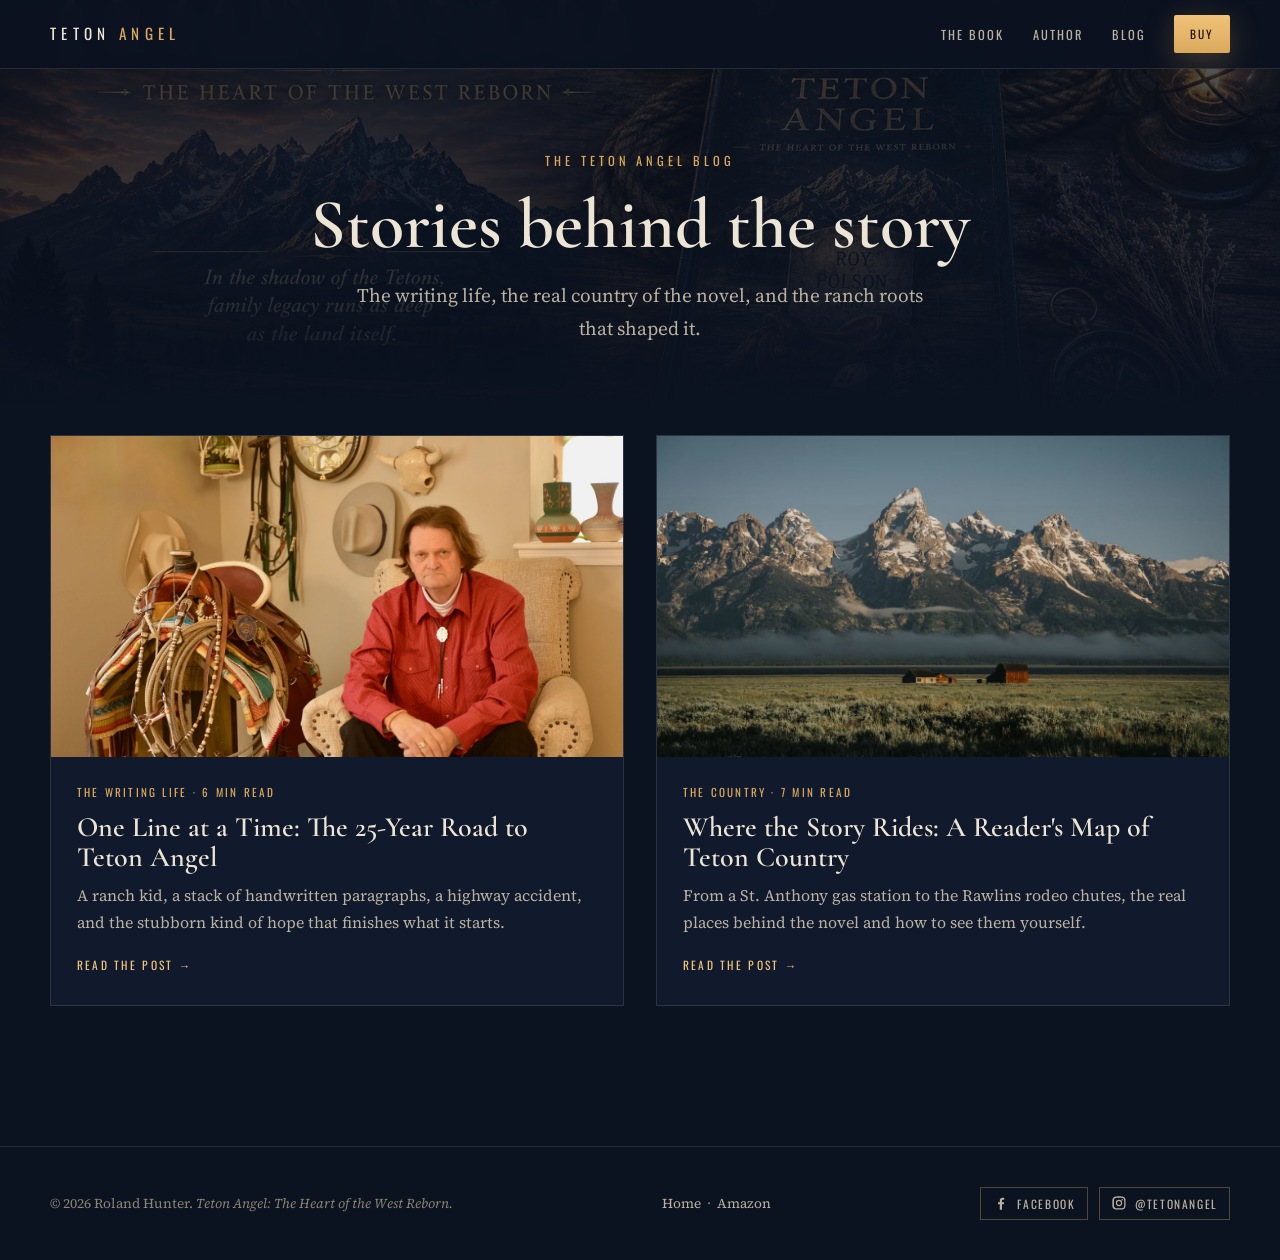
==== blog/index.html @ a9691736 "Add SEO meta tags, structured data, sitemap and social links Each page gets a canonical URL, keyword" ====
<!doctype html>
<html lang="en">
<head>
<meta charset="utf-8">
<meta name="viewport" content="width=device-width, initial-scale=1">
<title>Teton Angel Blog | Stories Behind the Novel by Roland Hunter</title>
<meta name="description" content="The Teton Angel blog: the writing life of author Roland Hunter, the real Teton country of the novel, and the ranch roots behind this Christian family mystery.">
<meta name="keywords" content="Teton Angel, Roland Hunter, Christian fiction, Christian family mystery novel, small town secrets, western family saga, ranch life novel, Grand Teton novel, Jackson Hole fiction, Idaho fiction, faith based fiction, clean Christian drama, adoption family secret story, Christian mystery and suspense">
<meta name="author" content="Roland Hunter">
<meta name="robots" content="index, follow, max-image-preview:large">
<meta name="theme-color" content="#0b1220">
<link rel="canonical" href="https://drthunter.github.io/teton-angel/blog/">
<meta property="og:site_name" content="Teton Angel">
<meta property="og:locale" content="en_US">
<meta property="og:type" content="website">
<meta property="og:title" content="Teton Angel Blog | Stories Behind the Novel by Roland Hunter">
<meta property="og:description" content="The Teton Angel blog: the writing life of author Roland Hunter, the real Teton country of the novel, and the ranch roots behind this Christian family mystery.">
<meta property="og:url" content="https://drthunter.github.io/teton-angel/blog/">
<meta property="og:image" content="https://drthunter.github.io/teton-angel/assets/img/og-blog.jpg">
<meta property="og:image:width" content="1200">
<meta property="og:image:height" content="630">
<meta property="og:image:alt" content="Teton Angel hardcover with a cowboy hat, rope, lantern and compass">
<meta name="twitter:card" content="summary_large_image">
<meta name="twitter:title" content="Teton Angel Blog | Stories Behind the Novel by Roland Hunter">
<meta name="twitter:description" content="The Teton Angel blog: the writing life of author Roland Hunter, the real Teton country of the novel, and the ranch roots behind this Christian family mystery.">
<meta name="twitter:image" content="https://drthunter.github.io/teton-angel/assets/img/og-blog.jpg">
<meta name="twitter:image:alt" content="Teton Angel hardcover with a cowboy hat, rope, lantern and compass">
<link rel="icon" type="image/png" href="../assets/img/icon.png">
<link rel="apple-touch-icon" href="../assets/img/icon.png">
<link rel="sitemap" type="application/xml" href="https://drthunter.github.io/teton-angel/sitemap.xml">
<script type="application/ld+json">
{
 "@context": "https://schema.org",
 "@graph": [
  {
   "@type": "WebSite",
   "@id": "https://drthunter.github.io/teton-angel/#website",
   "url": "https://drthunter.github.io/teton-angel/",
   "name": "Teton Angel",
   "inLanguage": "en",
   "about": {
    "@id": "https://drthunter.github.io/teton-angel/#book"
   },
   "publisher": {
    "@id": "https://drthunter.github.io/teton-angel/#roland-hunter"
   }
  },
  {
   "@type": "Person",
   "@id": "https://drthunter.github.io/teton-angel/#roland-hunter",
   "name": "Roland Hunter",
   "url": "https://drthunter.github.io/teton-angel/#author",
   "image": "https://drthunter.github.io/teton-angel/assets/img/roland-hunter.jpg",
   "sameAs": [
    "https://www.facebook.com/profile.php?id=61595544849953",
    "https://www.instagram.com/tetonangel/"
   ],
   "description": "Ranch-raised author of the Christian family mystery Teton Angel: The Heart of the West Reborn."
  },
  {
   "@type": "Blog",
   "@id": "https://drthunter.github.io/teton-angel/blog/#blog",
   "url": "https://drthunter.github.io/teton-angel/blog/",
   "name": "The Teton Angel Blog",
   "inLanguage": "en",
   "author": {
    "@id": "https://drthunter.github.io/teton-angel/#roland-hunter"
   },
   "about": {
    "@id": "https://drthunter.github.io/teton-angel/#book"
   },
   "blogPost": [
    {
     "@id": "https://drthunter.github.io/teton-angel/blog/one-line-at-a-time.html#post"
    },
    {
     "@id": "https://drthunter.github.io/teton-angel/blog/where-the-story-rides.html#post"
    }
   ]
  },
  {
   "@type": "BreadcrumbList",
   "itemListElement": [
    {
     "@type": "ListItem",
     "position": 1,
     "name": "Home",
     "item": "https://drthunter.github.io/teton-angel/"
    },
    {
     "@type": "ListItem",
     "position": 2,
     "name": "Blog",
     "item": "https://drthunter.github.io/teton-angel/blog/"
    }
   ]
  }
 ]
}
</script>
<link rel="preconnect" href="https://fonts.googleapis.com">
<link rel="preconnect" href="https://fonts.gstatic.com" crossorigin>
<link href="https://fonts.googleapis.com/css2?family=Cormorant+Garamond:ital,wght@0,500;0,600;1,500&family=Oswald:wght@400;500&family=Source+Serif+4:ital,opsz,wght@0,8..60,400;0,8..60,600;1,8..60,400&display=swap" rel="stylesheet">
<link rel="stylesheet" href="../assets/site.css">
</head>
<body>

<nav class="nav always" id="nav">
  <div class="wrap">
    <a class="brand" href="../">Teton <span>Angel</span></a>
    <ul>
      <li class="hide-sm"><a href="../#book">The Book</a></li>
      <li class="hide-sm"><a href="../#author">Author</a></li>
      <li><a href="./">Blog</a></li>
      <li><a class="btn btn-gold" href="https://www.amazon.com/dp/B0GWW3YM25" target="_blank" rel="noopener">Buy</a></li>
    </ul>
  </div>
</nav>

<header class="page-head" style="background:linear-gradient(rgba(11,18,32,.7),rgba(11,18,32,.85) 70%,var(--night)),url('../assets/img/banner-book.jpg') center/cover no-repeat">
  <div class="wrap">
    <p class="eyebrow">The Teton Angel Blog</p>
    <h1>Stories behind the story</h1>
    <p class="lede" style="max-width:36rem;margin:0 auto">The writing life, the real country of the novel, and the ranch roots that shaped it.</p>
  </div>
</header>

<section style="padding-top:20px">
  <div class="wrap">
    <div class="cards" style="margin-top:0">
      <a class="card reveal" href="one-line-at-a-time.html">
        <div class="thumb"><img src="../assets/img/roland-hunter-seated.jpg" alt="Roland Hunter seated among his saddles and tack"></div>
        <div class="body">
          <div class="meta">The Writing Life &middot; 6 min read</div>
          <h3>One Line at a Time: The 25-Year Road to Teton Angel</h3>
          <p>A ranch kid, a stack of handwritten paragraphs, a highway accident, and the stubborn kind of hope that finishes what it starts.</p>
          <div class="read">Read the post &rarr;</div>
        </div>
      </a>
      <a class="card reveal" href="where-the-story-rides.html">
        <div class="thumb"><img src="../assets/img/mormon-row.jpg" alt="The Grand Tetons at dawn with a barn in the sagebrush"></div>
        <div class="body">
          <div class="meta">The Country &middot; 7 min read</div>
          <h3>Where the Story Rides: A Reader's Map of Teton Country</h3>
          <p>From a St. Anthony gas station to the Rawlins rodeo chutes, the real places behind the novel and how to see them yourself.</p>
          <div class="read">Read the post &rarr;</div>
        </div>
      </a>
    </div>
  </div>
</section>

<footer>
  <div class="wrap">
    <div>&copy; <span id="yr">2026</span> Roland Hunter. <em>Teton Angel: The Heart of the West Reborn.</em></div>
    <div><a href="../">Home</a> &nbsp;&middot;&nbsp; <a href="https://www.amazon.com/dp/B0GWW3YM25" target="_blank" rel="noopener">Amazon</a></div>
    <div class="social"><a href="https://www.facebook.com/profile.php?id=61595544849953" target="_blank" rel="noopener me" aria-label="Teton Angel on Facebook"><svg viewBox="0 0 24 24" aria-hidden="true"><path fill="currentColor" d="M13.5 22v-8h2.7l.4-3.2h-3.1V8.8c0-.9.3-1.5 1.6-1.5h1.7V4.4c-.3 0-1.3-.1-2.5-.1-2.4 0-4.1 1.5-4.1 4.2v2.3H7.5V14h2.7v8h3.3z"/></svg><span>Facebook</span></a><a href="https://www.instagram.com/tetonangel/" target="_blank" rel="noopener me" aria-label="Teton Angel on Instagram (@tetonangel)"><svg viewBox="0 0 24 24" aria-hidden="true"><path fill="currentColor" d="M12 7.3A4.7 4.7 0 1 0 12 16.7 4.7 4.7 0 0 0 12 7.3zm0 7.7a3 3 0 1 1 0-6 3 3 0 0 1 0 6zm6-7.9a1.1 1.1 0 1 1-2.2 0 1.1 1.1 0 0 1 2.2 0zM21.9 8c-.1-1.6-.4-3-1.6-4.2S17.6 2.2 16 2.1C14.4 2 9.6 2 8 2.1 6.4 2.2 5 2.5 3.8 3.7S2.2 6.4 2.1 8C2 9.6 2 14.4 2.1 16c.1 1.6.4 3 1.6 4.2s2.6 1.5 4.2 1.6c1.6.1 6.4.1 8 0 1.6-.1 3-.4 4.2-1.6s1.5-2.6 1.6-4.2c.1-1.6.1-6.4 0-8zm-2.1 9.7a3.3 3.3 0 0 1-1.8 1.8c-1.3.5-4.3.4-5.7.4s-4.4.1-5.7-.4a3.3 3.3 0 0 1-1.8-1.8c-.5-1.3-.4-4.3-.4-5.7s-.1-4.4.4-5.7A3.3 3.3 0 0 1 6.3 4.5C7.6 4 10.6 4.1 12 4.1s4.4-.1 5.7.4a3.3 3.3 0 0 1 1.8 1.8c.5 1.3.4 4.3.4 5.7s.1 4.4-.4 5.7z"/></svg><span>@tetonangel</span></a></div>
  </div>
</footer>
<script src="../assets/site.js"></script>
</body>
</html>
---- assets/site.css ----
/* Teton Angel — site styles */
:root {
  --night: #0b1220;
  --night-2: #111a2c;
  --night-3: #18233a;
  --ink: #ece4d4;
  --ink-soft: #b9b1a1;
  --ink-faint: #8a8476;
  --gold: #d9a95b;
  --gold-hot: #f0c27a;
  --ember: #c4672f;
  --stone: #9aa3ad;
  --line: rgba(236, 228, 212, 0.12);
  --paper: #f4ecdc;
  --paper-ink: #2a2118;
  --display: "Cormorant Garamond", Georgia, serif;
  --body: "Source Serif 4", Georgia, serif;
  --label: "Oswald", "Arial Narrow", sans-serif;
  --wrap: 1180px;
}

* { box-sizing: border-box; }
html { scroll-behavior: smooth; }
body {
  margin: 0;
  background: var(--night);
  color: var(--ink);
  font-family: var(--body);
  font-size: 18px;
  line-height: 1.7;
  -webkit-font-smoothing: antialiased;
}
img { max-width: 100%; height: auto; display: block; }
a { color: var(--gold-hot); }
.wrap { width: min(var(--wrap), 100% - 32px); margin-inline: auto; }

/* ---------- type ---------- */
.eyebrow {
  font-family: var(--label);
  text-transform: uppercase;
  letter-spacing: 0.32em;
  font-size: 0.78rem;
  color: var(--gold);
  margin: 0 0 1rem;
}
h1, h2, h3 { font-family: var(--display); font-weight: 600; line-height: 1.08; margin: 0 0 1rem; }
h2 { font-size: clamp(2.1rem, 4.5vw, 3.4rem); }
h3 { font-size: 1.7rem; }
.lede { font-size: 1.2rem; color: var(--ink-soft); }

/* ---------- buttons ---------- */
.btn {
  display: inline-flex; align-items: center; gap: 0.6rem;
  font-family: var(--label); text-transform: uppercase; letter-spacing: 0.18em; font-size: 0.85rem;
  padding: 1rem 1.6rem; border-radius: 2px; text-decoration: none;
  transition: transform .2s ease, background .2s ease, box-shadow .2s ease;
}
.btn-gold { background: linear-gradient(180deg, var(--gold-hot), var(--gold)); color: #1b130a; box-shadow: 0 8px 30px rgba(217,169,91,.25); }
.btn-gold:hover { transform: translateY(-2px); box-shadow: 0 12px 40px rgba(217,169,91,.4); }
.btn-ghost { border: 1px solid rgba(236,228,212,.35); color: var(--ink); }
.btn-ghost:hover { border-color: var(--gold); color: var(--gold-hot); }

/* ---------- nav ---------- */
.nav {
  position: fixed; inset: 0 0 auto 0; z-index: 50;
  transition: background .3s ease, border-color .3s ease;
  border-bottom: 1px solid transparent;
}
.nav.solid, .nav.always { background: rgba(11,18,32,.92); backdrop-filter: blur(10px); border-color: var(--line); }
.nav .wrap { display: flex; align-items: center; justify-content: space-between; height: 68px; }
.brand { font-family: var(--label); letter-spacing: .35em; text-transform: uppercase; font-size: .95rem; color: var(--ink); text-decoration: none; }
.brand span { color: var(--gold); }
.nav ul { list-style: none; display: flex; gap: 1.8rem; margin: 0; padding: 0; align-items: center; }
.nav ul a { color: var(--ink-soft); text-decoration: none; font-family: var(--label); letter-spacing: .16em; text-transform: uppercase; font-size: .78rem; }
.nav ul a:hover { color: var(--gold-hot); }
.nav .btn { padding: .6rem 1rem; font-size: .72rem; }
.nav ul a.btn-gold, .nav ul a.btn-gold:hover { color: #1b130a; }
@media (max-width: 760px) { .nav ul li.hide-sm { display: none; } .nav ul { gap: 1rem; } .brand { letter-spacing: .22em; font-size: .85rem; } }

/* ---------- hero ---------- */
.hero {
  position: relative; min-height: 100svh; display: grid; align-items: center;
  background: url("img/hero-tetons.jpg") center 30% / cover no-repeat;
  overflow: hidden;
}
.hero::before {
  content: ""; position: absolute; inset: 0;
  background:
    radial-gradient(ellipse at 70% 20%, rgba(240,194,122,.10), transparent 55%),
    linear-gradient(180deg, rgba(11,18,32,.55) 0%, rgba(11,18,32,.35) 35%, rgba(11,18,32,.92) 82%, var(--night) 100%),
    linear-gradient(90deg, rgba(11,18,32,.85) 0%, rgba(11,18,32,.2) 60%);
}
.stars { position: absolute; inset: 0; pointer-events: none; }
.hero-grid { position: relative; display: grid; grid-template-columns: 1.2fr .8fr; gap: 4rem; align-items: center; padding: 120px 0 80px; }
.hero h1 {
  font-family: var(--label); font-weight: 500; text-transform: uppercase;
  font-size: clamp(3.4rem, 9vw, 7.2rem); letter-spacing: .08em; line-height: .95; margin-bottom: .6rem;
  text-shadow: 0 4px 40px rgba(0,0,0,.5);
}
.hero .subtitle { font-family: var(--display); font-style: italic; font-size: clamp(1.4rem, 2.6vw, 2rem); color: var(--gold-hot); margin: 0 0 1.6rem; }
.hero p.lede { max-width: 36rem; color: #d8d0c0; }
.hero .actions { display: flex; flex-wrap: wrap; gap: 1rem; margin-top: 2rem; }
.hero .by { margin-top: 2.2rem; font-family: var(--label); letter-spacing: .3em; text-transform: uppercase; font-size: .8rem; color: var(--ink-soft); }
.hero .by strong { color: var(--ink); font-weight: 500; }

.book3d { perspective: 1400px; justify-self: center; }
.book3d .cover {
  width: min(340px, 70vw); aspect-ratio: 2/3; border-radius: 2px 6px 6px 2px; overflow: hidden;
  transform: rotateY(-18deg) rotateX(4deg); transform-style: preserve-3d;
  box-shadow: -2px 0 0 rgba(255,255,255,.08) inset, 30px 40px 80px rgba(0,0,0,.65), 0 0 120px rgba(240,194,122,.15);
  transition: transform .8s cubic-bezier(.2,.8,.2,1);
}
.book3d:hover .cover { transform: rotateY(-6deg) rotateX(2deg); }
.book3d .cover img { width: 100%; height: 100%; object-fit: cover; }
.glow { position: absolute; width: 10px; height: 10px; border-radius: 50%; background: var(--gold-hot); filter: blur(1px); box-shadow: 0 0 30px 10px rgba(240,194,122,.5); }

.scroll-cue { position: absolute; bottom: 28px; left: 50%; transform: translateX(-50%); font-family: var(--label); font-size: .7rem; letter-spacing: .3em; text-transform: uppercase; color: var(--ink-faint); text-decoration: none; }
.scroll-cue::after { content: ""; display: block; width: 1px; height: 40px; margin: 10px auto 0; background: linear-gradient(var(--gold), transparent); animation: drip 2.2s infinite; }
@keyframes drip { 0% { transform: scaleY(0); transform-origin: top; } 50% { transform: scaleY(1); transform-origin: top; } 51% { transform-origin: bottom; } 100% { transform: scaleY(0); transform-origin: bottom; } }

@media (max-width: 900px) {
  .hero-grid { grid-template-columns: 1fr; gap: 3rem; text-align: center; padding-top: 110px; }
  .hero p.lede { margin-inline: auto; }
  .hero .actions { justify-content: center; }
  .book3d { order: -1; }
  .book3d .cover { width: min(230px, 60vw); }
}

/* ---------- sections ---------- */
section { padding: clamp(80px, 11vw, 140px) 0; position: relative; }
.rule { width: 70px; height: 1px; background: var(--gold); margin: 0 0 1.6rem; border: 0; }
.center { text-align: center; }
.center .rule { margin-inline: auto; }

/* headstone */
.stone-section { background: radial-gradient(ellipse at center top, var(--night-3), var(--night) 70%); }
.stone {
  max-width: 760px; margin: 0 auto; text-align: center; padding: 3.5rem 2rem 3rem;
  background: linear-gradient(180deg, #5b636d, #3c434c 60%, #2d333a);
  border-radius: 46% 46% 6px 6px / 22% 22% 6px 6px;
  box-shadow: inset 0 2px 0 rgba(255,255,255,.15), inset 0 -20px 60px rgba(0,0,0,.4), 0 40px 80px rgba(0,0,0,.5);
  position: relative;
}
.stone::before { content: ""; position: absolute; inset: 0; border-radius: inherit; opacity: .25; mix-blend-mode: overlay;
  background-image: url("data:image/svg+xml,%3Csvg xmlns='http://www.w3.org/2000/svg' width='160' height='160'%3E%3Cfilter id='n'%3E%3CfeTurbulence type='fractalNoise' baseFrequency='.9' numOctaves='3'/%3E%3C/filter%3E%3Crect width='100%25' height='100%25' filter='url(%23n)'/%3E%3C/svg%3E"); }
.stone .label { font-family: var(--label); letter-spacing: .35em; font-size: .75rem; text-transform: uppercase; color: #cfd5db; opacity: .8; }
.stone .name { font-family: var(--display); font-size: clamp(2.6rem, 6vw, 4rem); letter-spacing: .12em; text-transform: uppercase; color: #e8ebee; margin: .6rem 0 .2rem;
  text-shadow: 0 -1px 0 rgba(0,0,0,.6), 0 1px 0 rgba(255,255,255,.25); }
.stone .son { font-family: var(--display); font-style: italic; font-size: 1.6rem; color: #d7dce1; margin-bottom: 1.8rem; }
.stone p { color: #e3e6ea; max-width: 34rem; margin: 0 auto 1rem; font-size: 1.05rem; }
.stone .inscription { margin-top: 2rem; font-family: var(--label); letter-spacing: .5em; text-transform: uppercase; color: var(--gold-hot); font-size: 1.1rem;
  text-shadow: 0 0 18px rgba(240,194,122,.55); }

/* about the book */
.split { display: grid; grid-template-columns: 1fr 1fr; gap: clamp(2rem, 6vw, 5rem); align-items: center; }
.split.flip > :first-child { order: 2; }
.frame { position: relative; }
.frame img { border-radius: 4px; box-shadow: 0 30px 70px rgba(0,0,0,.55); }
.frame::after { content: ""; position: absolute; inset: -14px 14px 14px -14px; border: 1px solid rgba(217,169,91,.35); border-radius: 4px; z-index: -1; }
.pillars { display: flex; flex-wrap: wrap; gap: .7rem; margin: 1.8rem 0 0; padding: 0; list-style: none; }
.pillars li { font-family: var(--label); text-transform: uppercase; letter-spacing: .22em; font-size: .75rem; padding: .55rem 1rem; border: 1px solid rgba(217,169,91,.4); color: var(--gold-hot); }
.hold { font-family: var(--display); font-style: italic; font-size: 1.6rem; color: var(--gold-hot); margin-top: 1.5rem; }
@media (max-width: 860px) { .split { grid-template-columns: 1fr; } .split.flip > :first-child { order: 0; } }

/* excerpt */
.excerpt-section { background: var(--paper); color: var(--paper-ink); }
.excerpt-section .eyebrow { color: #8a5a22; }
.excerpt { max-width: 720px; margin: 0 auto; }
.excerpt .chapter-no { font-family: var(--display); font-size: 5rem; line-height: 1; color: #b8833d; text-align: center; margin-bottom: 1rem; }
.excerpt p { font-size: 1.12rem; margin: 0 0 1.1rem; text-indent: 1.6em; }
.excerpt p:first-of-type { text-indent: 0; }
.excerpt p:first-of-type::first-letter { font-family: var(--display); float: left; font-size: 4.2rem; line-height: .8; padding: .35rem .5rem 0 0; color: #8a5a22; }
.excerpt .fade { position: relative; }
.excerpt .fade::after { content: ""; position: absolute; left: 0; right: 0; bottom: 0; height: 140px; background: linear-gradient(transparent, var(--paper)); }
.excerpt .more { text-align: center; margin-top: 1.5rem; }
.excerpt .more .btn-ghost { color: var(--paper-ink); border-color: rgba(42,33,24,.35); }
.excerpt .more .btn-ghost:hover { color: #8a5a22; border-color: #8a5a22; }

/* places */
.places-section { background: linear-gradient(180deg, var(--night), var(--night-2)); }
.places { display: grid; grid-template-columns: repeat(4, 1fr); gap: 1px; background: var(--line); border: 1px solid var(--line); margin-top: 3rem; }
.place { background: var(--night-2); padding: 1.8rem 1.5rem; transition: background .3s; }
.place:hover { background: var(--night-3); }
.place .st { font-family: var(--label); letter-spacing: .25em; font-size: .7rem; color: var(--gold); text-transform: uppercase; }
.place h3 { font-size: 1.5rem; margin: .4rem 0 .5rem; }
.place p { margin: 0; color: var(--ink-soft); font-size: .98rem; line-height: 1.6; }
@media (max-width: 900px) { .places { grid-template-columns: repeat(2, 1fr); } }
@media (max-width: 520px) { .places { grid-template-columns: 1fr; } }

/* panorama */
.panorama { aspect-ratio: 1774 / 679; max-height: 620px; width: 100%; background: url("img/flatlay-panorama.jpg") center / cover no-repeat; position: relative; padding: 0; }
.panorama::before { content: ""; position: absolute; inset: 0; background: linear-gradient(var(--night-2), transparent 25%, transparent 75%, var(--night)); }
.panorama blockquote { position: absolute; inset: auto 0 12% 0; margin: 0; text-align: center; font-family: var(--display); font-style: italic; font-size: clamp(1.3rem, 3vw, 2.1rem); color: #fff; text-shadow: 0 2px 20px rgba(0,0,0,.8); padding: 0 16px; }
@media (max-width: 700px) { .panorama { aspect-ratio: 4 / 3; } }

/* gallery: natural aspect ratios, nothing cropped or stretched */
.gallery-section { background: var(--night); }
.gallery { columns: 3 300px; column-gap: 1.2rem; margin-top: 3rem; }
.gallery figure { break-inside: avoid; margin: 0 0 1.2rem; background: var(--night-2); border: 1px solid var(--line); }
.gallery a { display: block; overflow: hidden; cursor: zoom-in; }
.gallery img { width: 100%; transition: transform .8s ease; }
.gallery a:hover img { transform: scale(1.03); }
.gallery figcaption { font-family: var(--label); letter-spacing: .18em; text-transform: uppercase; font-size: .7rem; color: var(--ink-soft); padding: .8rem 1rem; }
.lightbox { position: fixed; inset: 0; z-index: 100; background: rgba(5,8,14,.94); display: grid; place-items: center; padding: 56px 16px 24px; }
.lightbox[hidden] { display: none; }
.lightbox img { max-width: 100%; max-height: calc(100svh - 120px); width: auto; height: auto; object-fit: contain; box-shadow: 0 30px 80px rgba(0,0,0,.7); }
.lightbox .lb-cap { margin: .8rem 0 0; font-family: var(--label); letter-spacing: .2em; text-transform: uppercase; font-size: .75rem; color: var(--ink-soft); text-align: center; }
.lb-close { position: absolute; top: 10px; right: 16px; background: none; border: 0; color: var(--ink); font-size: 2.4rem; cursor: pointer; line-height: 1; }

/* headstone section sits over the angel headstone photo */
.stone-section { background: linear-gradient(rgba(11,18,32,.82), rgba(11,18,32,.9) 60%, var(--night)), url("img/angel-headstone.jpg") center / cover no-repeat; }

/* author */
.author-photo { max-width: 440px; justify-self: center; }
.signature { width: 230px; margin-top: 1.4rem; opacity: .95; }
.facts { display: grid; grid-template-columns: repeat(3, 1fr); gap: 1rem; margin-top: 2rem; }
.fact { border-top: 1px solid rgba(217,169,91,.4); padding-top: .8rem; }
.fact b { display: block; font-family: var(--display); font-size: 2.2rem; color: var(--gold-hot); line-height: 1; font-weight: 600; }
.fact span { font-size: .85rem; color: var(--ink-soft); line-height: 1.4; display: block; margin-top: .3rem; }
@media (max-width: 520px) { .facts { grid-template-columns: 1fr; } }

/* blog cards */
.cards { display: grid; grid-template-columns: repeat(2, 1fr); gap: 2rem; margin-top: 3rem; }
.card { background: var(--night-2); border: 1px solid var(--line); text-decoration: none; color: inherit; display: flex; flex-direction: column; transition: transform .3s, border-color .3s; overflow: hidden; }
.card:hover { transform: translateY(-4px); border-color: rgba(217,169,91,.45); }
.card .thumb { aspect-ratio: 16/9; overflow: hidden; }
.card .thumb img { width: 100%; height: 100%; object-fit: cover; transition: transform .8s; }
.card:hover .thumb img { transform: scale(1.04); }
.card .body { padding: 1.6rem 1.6rem 1.9rem; }
.card .meta { font-family: var(--label); letter-spacing: .2em; text-transform: uppercase; font-size: .7rem; color: var(--gold); }
.card h3 { margin: .6rem 0 .6rem; font-size: 1.75rem; }
.card p { margin: 0; color: var(--ink-soft); font-size: 1rem; }
.card .read { margin-top: 1.2rem; font-family: var(--label); letter-spacing: .2em; text-transform: uppercase; font-size: .72rem; color: var(--gold-hot); }
@media (max-width: 760px) { .cards { grid-template-columns: 1fr; } }

/* final cta */
.cta { background: url("img/headstone.jpg") center 40% / cover no-repeat; text-align: center; }
.cta::before { content: ""; position: absolute; inset: 0; background: linear-gradient(var(--night) 0%, rgba(11,18,32,.72) 30%, rgba(11,18,32,.88) 100%); }
.cta .wrap { position: relative; }
.cta h2 { font-size: clamp(2.4rem, 6vw, 4.4rem); }
.cta p { max-width: 38rem; margin: 0 auto 2rem; color: #ddd5c4; }

/* footer */
footer { border-top: 1px solid var(--line); padding: 2.5rem 0; color: var(--ink-faint); font-size: .85rem; }
footer .wrap { display: flex; flex-wrap: wrap; gap: 1rem; justify-content: space-between; align-items: center; }
footer a { color: var(--ink-soft); text-decoration: none; }
footer a:hover { color: var(--gold-hot); }

/* reveal on scroll */
.reveal { opacity: 0; transform: translateY(24px); transition: opacity .9s ease, transform .9s ease; }
.reveal.in { opacity: 1; transform: none; }
@media (prefers-reduced-motion: reduce) { .reveal { opacity: 1; transform: none; transition: none; } html { scroll-behavior: auto; } }

/* ---------- blog pages ---------- */
.page-head { padding: 150px 0 70px; background: radial-gradient(ellipse at top, var(--night-3), var(--night) 70%); text-align: center; }
.page-head h1 { font-size: clamp(2.6rem, 6vw, 4.4rem); }
.post-hero { position: relative; padding: 0; min-height: 70svh; display: grid; align-items: end; background-size: cover; background-position: center; }
.post-hero::before { content: ""; position: absolute; inset: 0; background: linear-gradient(rgba(11,18,32,.35), rgba(11,18,32,.55) 50%, var(--night)); }
.post-hero .wrap { position: relative; padding: 140px 0 60px; max-width: 820px; }
.post-hero h1 { font-size: clamp(2.4rem, 5.5vw, 4.2rem); text-shadow: 0 2px 30px rgba(0,0,0,.5); }
.post-hero .meta { font-family: var(--label); letter-spacing: .22em; text-transform: uppercase; font-size: .75rem; color: var(--ink-soft); }
article.post { padding: 40px 0 100px; }
article.post .wrap { max-width: 720px; }
article.post p { margin: 0 0 1.4rem; font-size: 1.12rem; color: #ddd6c7; }
article.post h2 { font-size: 2.1rem; margin: 3rem 0 1rem; }
article.post h3 { font-size: 1.5rem; margin: 2.2rem 0 .6rem; color: var(--gold-hot); }
article.post blockquote { margin: 2.4rem 0; padding: .4rem 0 .4rem 1.6rem; border-left: 2px solid var(--gold); font-family: var(--display); font-style: italic; font-size: 1.55rem; line-height: 1.4; color: var(--ink); }
article.post figure { margin: 2.6rem 0; }
article.post figure img { border-radius: 3px; }
article.post figcaption { font-size: .85rem; color: var(--ink-faint); margin-top: .6rem; text-align: center; }
article.post ul { padding-left: 1.2rem; color: #ddd6c7; }
article.post li { margin-bottom: .6rem; }
.post-cta { margin-top: 3.5rem; padding: 2rem; border: 1px solid rgba(217,169,91,.35); display: grid; grid-template-columns: 110px 1fr; gap: 1.6rem; align-items: center; background: var(--night-2); }
.post-cta img { box-shadow: 0 10px 30px rgba(0,0,0,.5); }
.post-cta h3 { margin: 0 0 .4rem !important; color: var(--ink) !important; }
.post-cta p { margin: 0 0 1rem !important; font-size: 1rem !important; }
@media (max-width: 520px) { .post-cta { grid-template-columns: 1fr; text-align: center; } .post-cta img { width: 110px; margin: 0 auto; } }
.back { display: inline-block; margin-bottom: 2rem; font-family: var(--label); letter-spacing: .2em; text-transform: uppercase; font-size: .72rem; color: var(--ink-soft); text-decoration: none; }
.back:hover { color: var(--gold-hot); }
.spoiler-note { font-size: .9rem !important; color: var(--ink-faint) !important; font-style: italic; }

/* social links */
.social { display: flex; flex-wrap: wrap; gap: .7rem; }
.social a { display: inline-flex; align-items: center; gap: .5rem; padding: .5rem .9rem; border: 1px solid rgba(217,169,91,.35); color: var(--ink-soft); text-decoration: none;
  font-family: var(--label); letter-spacing: .14em; text-transform: uppercase; font-size: .72rem; transition: color .2s, border-color .2s; }
.social a:hover { color: var(--gold-hot); border-color: var(--gold); }
.social svg { width: 16px; height: 16px; }
.follow { font-family: var(--label); letter-spacing: .25em; text-transform: uppercase; font-size: .72rem; color: var(--gold); margin: 1.6rem 0 .7rem; }
footer .social a { padding: .35rem .7rem; }
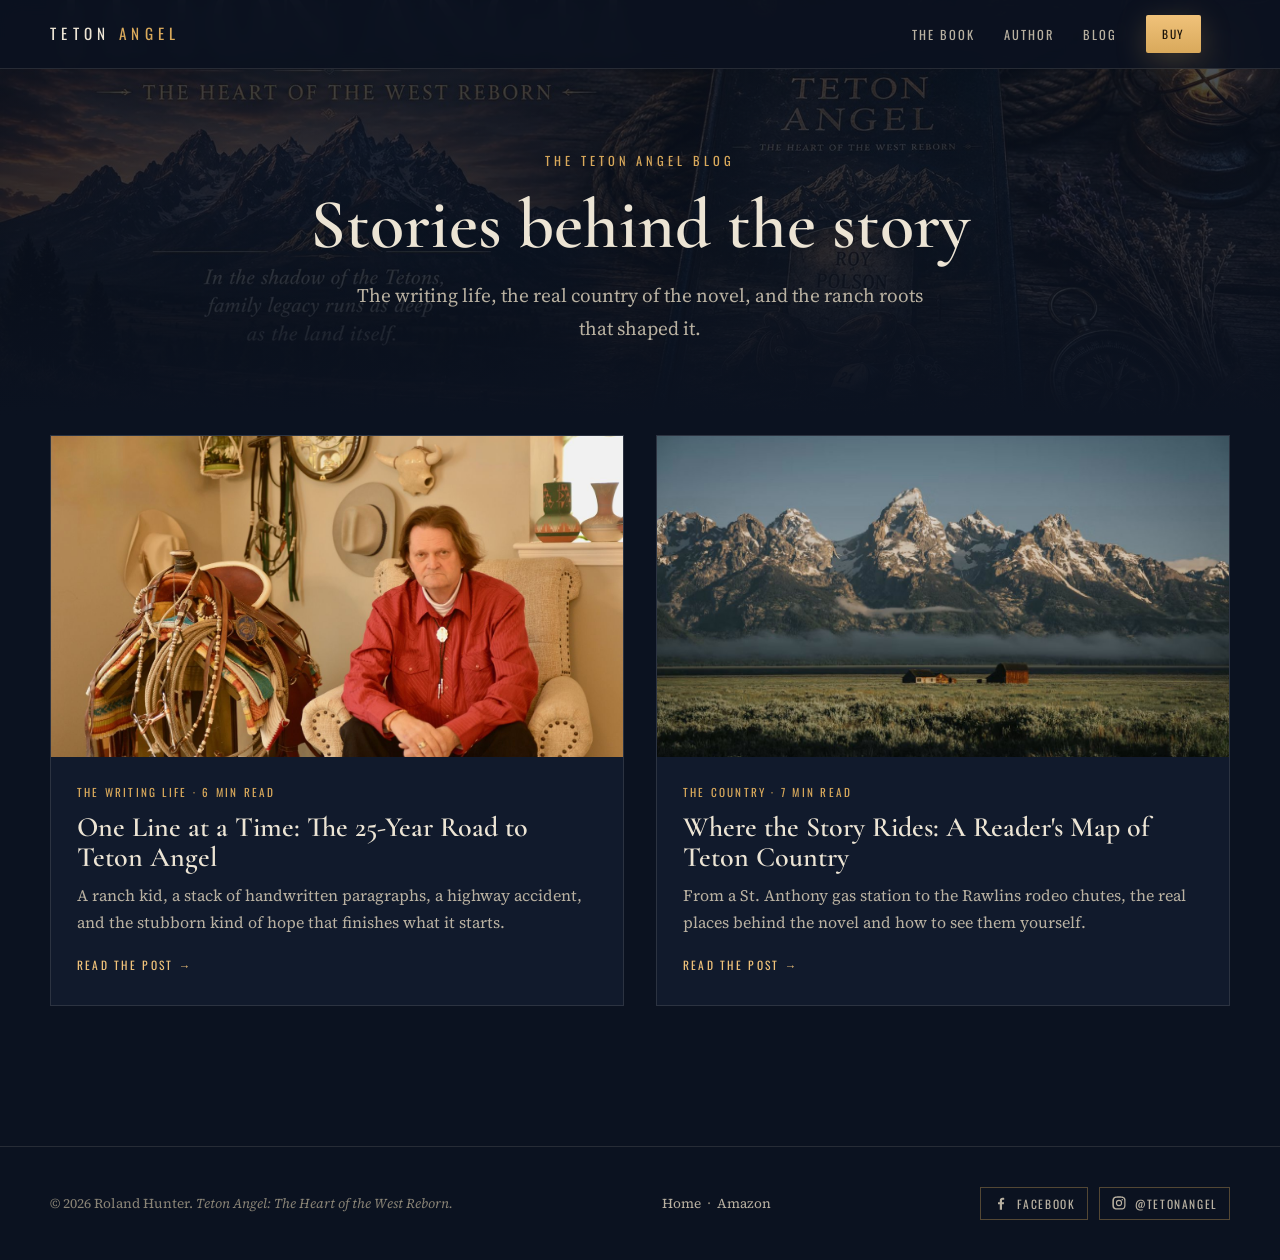
==== commit fd178d83: "Lighter gallery and hero, mobile menu, copy fix, web manifest - Gallery tiles load 640px thumbnails;" ====
--- a/blog/index.html
+++ b/blog/index.html
@@ -1,6 +1,14 @@
 <!doctype html>
 <html lang="en">
 <head>
+<!-- Google tag (gtag.js) -->
+<script async src="https://www.googletagmanager.com/gtag/js?id=G-FJXC0NQQK8"></script>
+<script>
+  window.dataLayer = window.dataLayer || [];
+  function gtag(){dataLayer.push(arguments);}
+  gtag('js', new Date());
+  gtag('config', 'G-FJXC0NQQK8');
+</script>
 <meta charset="utf-8">
 <meta name="viewport" content="width=device-width, initial-scale=1">
 <title>Teton Angel Blog | Stories Behind the Novel by Roland Hunter</title>
@@ -9,48 +17,49 @@
 <meta name="author" content="Roland Hunter">
 <meta name="robots" content="index, follow, max-image-preview:large">
 <meta name="theme-color" content="#0b1220">
-<link rel="canonical" href="https://drthunter.github.io/teton-angel/blog/">
+<link rel="canonical" href="https://tetonangel.com/blog/">
 <meta property="og:site_name" content="Teton Angel">
 <meta property="og:locale" content="en_US">
 <meta property="og:type" content="website">
 <meta property="og:title" content="Teton Angel Blog | Stories Behind the Novel by Roland Hunter">
 <meta property="og:description" content="The Teton Angel blog: the writing life of author Roland Hunter, the real Teton country of the novel, and the ranch roots behind this Christian family mystery.">
-<meta property="og:url" content="https://drthunter.github.io/teton-angel/blog/">
-<meta property="og:image" content="https://drthunter.github.io/teton-angel/assets/img/og-blog.jpg">
+<meta property="og:url" content="https://tetonangel.com/blog/">
+<meta property="og:image" content="https://tetonangel.com/assets/img/og-blog.jpg">
 <meta property="og:image:width" content="1200">
 <meta property="og:image:height" content="630">
 <meta property="og:image:alt" content="Teton Angel hardcover with a cowboy hat, rope, lantern and compass">
 <meta name="twitter:card" content="summary_large_image">
 <meta name="twitter:title" content="Teton Angel Blog | Stories Behind the Novel by Roland Hunter">
 <meta name="twitter:description" content="The Teton Angel blog: the writing life of author Roland Hunter, the real Teton country of the novel, and the ranch roots behind this Christian family mystery.">
-<meta name="twitter:image" content="https://drthunter.github.io/teton-angel/assets/img/og-blog.jpg">
+<meta name="twitter:image" content="https://tetonangel.com/assets/img/og-blog.jpg">
 <meta name="twitter:image:alt" content="Teton Angel hardcover with a cowboy hat, rope, lantern and compass">
 <link rel="icon" type="image/png" href="../assets/img/icon.png">
 <link rel="apple-touch-icon" href="../assets/img/icon.png">
-<link rel="sitemap" type="application/xml" href="https://drthunter.github.io/teton-angel/sitemap.xml">
+<link rel="manifest" href="../site.webmanifest">
+<link rel="sitemap" type="application/xml" href="https://tetonangel.com/sitemap.xml">
 <script type="application/ld+json">
 {
  "@context": "https://schema.org",
  "@graph": [
   {
    "@type": "WebSite",
-   "@id": "https://drthunter.github.io/teton-angel/#website",
-   "url": "https://drthunter.github.io/teton-angel/",
+   "@id": "https://tetonangel.com/#website",
+   "url": "https://tetonangel.com/",
    "name": "Teton Angel",
    "inLanguage": "en",
    "about": {
-    "@id": "https://drthunter.github.io/teton-angel/#book"
+    "@id": "https://tetonangel.com/#book"
    },
    "publisher": {
-    "@id": "https://drthunter.github.io/teton-angel/#roland-hunter"
+    "@id": "https://tetonangel.com/#roland-hunter"
    }
   },
   {
    "@type": "Person",
-   "@id": "https://drthunter.github.io/teton-angel/#roland-hunter",
+   "@id": "https://tetonangel.com/#roland-hunter",
    "name": "Roland Hunter",
-   "url": "https://drthunter.github.io/teton-angel/#author",
-   "image": "https://drthunter.github.io/teton-angel/assets/img/roland-hunter.jpg",
+   "url": "https://tetonangel.com/#author",
+   "image": "https://tetonangel.com/assets/img/roland-hunter.jpg",
    "sameAs": [
     "https://www.facebook.com/profile.php?id=61595544849953",
     "https://www.instagram.com/tetonangel/"
@@ -59,22 +68,22 @@
   },
   {
    "@type": "Blog",
-   "@id": "https://drthunter.github.io/teton-angel/blog/#blog",
-   "url": "https://drthunter.github.io/teton-angel/blog/",
+   "@id": "https://tetonangel.com/blog/#blog",
+   "url": "https://tetonangel.com/blog/",
    "name": "The Teton Angel Blog",
    "inLanguage": "en",
    "author": {
-    "@id": "https://drthunter.github.io/teton-angel/#roland-hunter"
+    "@id": "https://tetonangel.com/#roland-hunter"
    },
    "about": {
-    "@id": "https://drthunter.github.io/teton-angel/#book"
+    "@id": "https://tetonangel.com/#book"
    },
    "blogPost": [
     {
-     "@id": "https://drthunter.github.io/teton-angel/blog/one-line-at-a-time.html#post"
+     "@id": "https://tetonangel.com/blog/one-line-at-a-time.html#post"
     },
     {
-     "@id": "https://drthunter.github.io/teton-angel/blog/where-the-story-rides.html#post"
+     "@id": "https://tetonangel.com/blog/where-the-story-rides.html#post"
     }
    ]
   },
@@ -85,13 +94,13 @@
      "@type": "ListItem",
      "position": 1,
      "name": "Home",
-     "item": "https://drthunter.github.io/teton-angel/"
+     "item": "https://tetonangel.com/"
     },
     {
      "@type": "ListItem",
      "position": 2,
      "name": "Blog",
-     "item": "https://drthunter.github.io/teton-angel/blog/"
+     "item": "https://tetonangel.com/blog/"
     }
    ]
   }
--- a/assets/site.css
+++ b/assets/site.css
@@ -81,7 +81,11 @@
 .hero {
   position: relative; min-height: 100svh; display: grid; align-items: center;
   background: url("img/hero-tetons.jpg") center 30% / cover no-repeat;
+  background-image: image-set(url("img/hero-tetons.webp") type("image/webp"), url("img/hero-tetons.jpg") type("image/jpeg"));
   overflow: hidden;
+}
+@media (max-width: 900px) {
+  .hero { background-image: image-set(url("img/hero-tetons-sm.webp") type("image/webp"), url("img/hero-tetons.jpg") type("image/jpeg")); }
 }
 .hero::before {
   content: ""; position: absolute; inset: 0;
@@ -287,3 +291,21 @@
 .social svg { width: 16px; height: 16px; }
 .follow { font-family: var(--label); letter-spacing: .25em; text-transform: uppercase; font-size: .72rem; color: var(--gold); margin: 1.6rem 0 .7rem; }
 footer .social a { padding: .35rem .7rem; }
+
+/* mobile menu */
+.menu-btn { display: none; background: none; border: 1px solid rgba(236,228,212,.3); color: var(--ink); width: 40px; height: 36px; border-radius: 2px; cursor: pointer; padding: 0; }
+.menu-btn span, .menu-btn span::before, .menu-btn span::after { display: block; width: 18px; height: 2px; background: currentColor; margin: 0 auto; position: relative; transition: transform .25s, background .25s; }
+.menu-btn span::before, .menu-btn span::after { content: ""; position: absolute; left: 0; }
+.menu-btn span::before { top: -6px; } .menu-btn span::after { top: 6px; }
+.nav.open .menu-btn span { background: transparent; }
+.nav.open .menu-btn span::before { transform: translateY(6px) rotate(45deg); }
+.nav.open .menu-btn span::after { transform: translateY(-6px) rotate(-45deg); }
+.mobile-menu { display: none; }
+@media (max-width: 760px) {
+  .menu-btn { display: inline-flex; align-items: center; justify-content: center; }
+  .nav.open { background: rgba(11,18,32,.97); border-color: var(--line); }
+  .nav.open .mobile-menu { display: block; border-top: 1px solid var(--line); padding: .4rem 16px 1rem; }
+  .mobile-menu a { display: block; padding: .85rem 0; border-bottom: 1px solid var(--line); color: var(--ink); text-decoration: none;
+    font-family: var(--label); letter-spacing: .2em; text-transform: uppercase; font-size: .85rem; }
+  .mobile-menu a:last-child { border-bottom: 0; }
+}
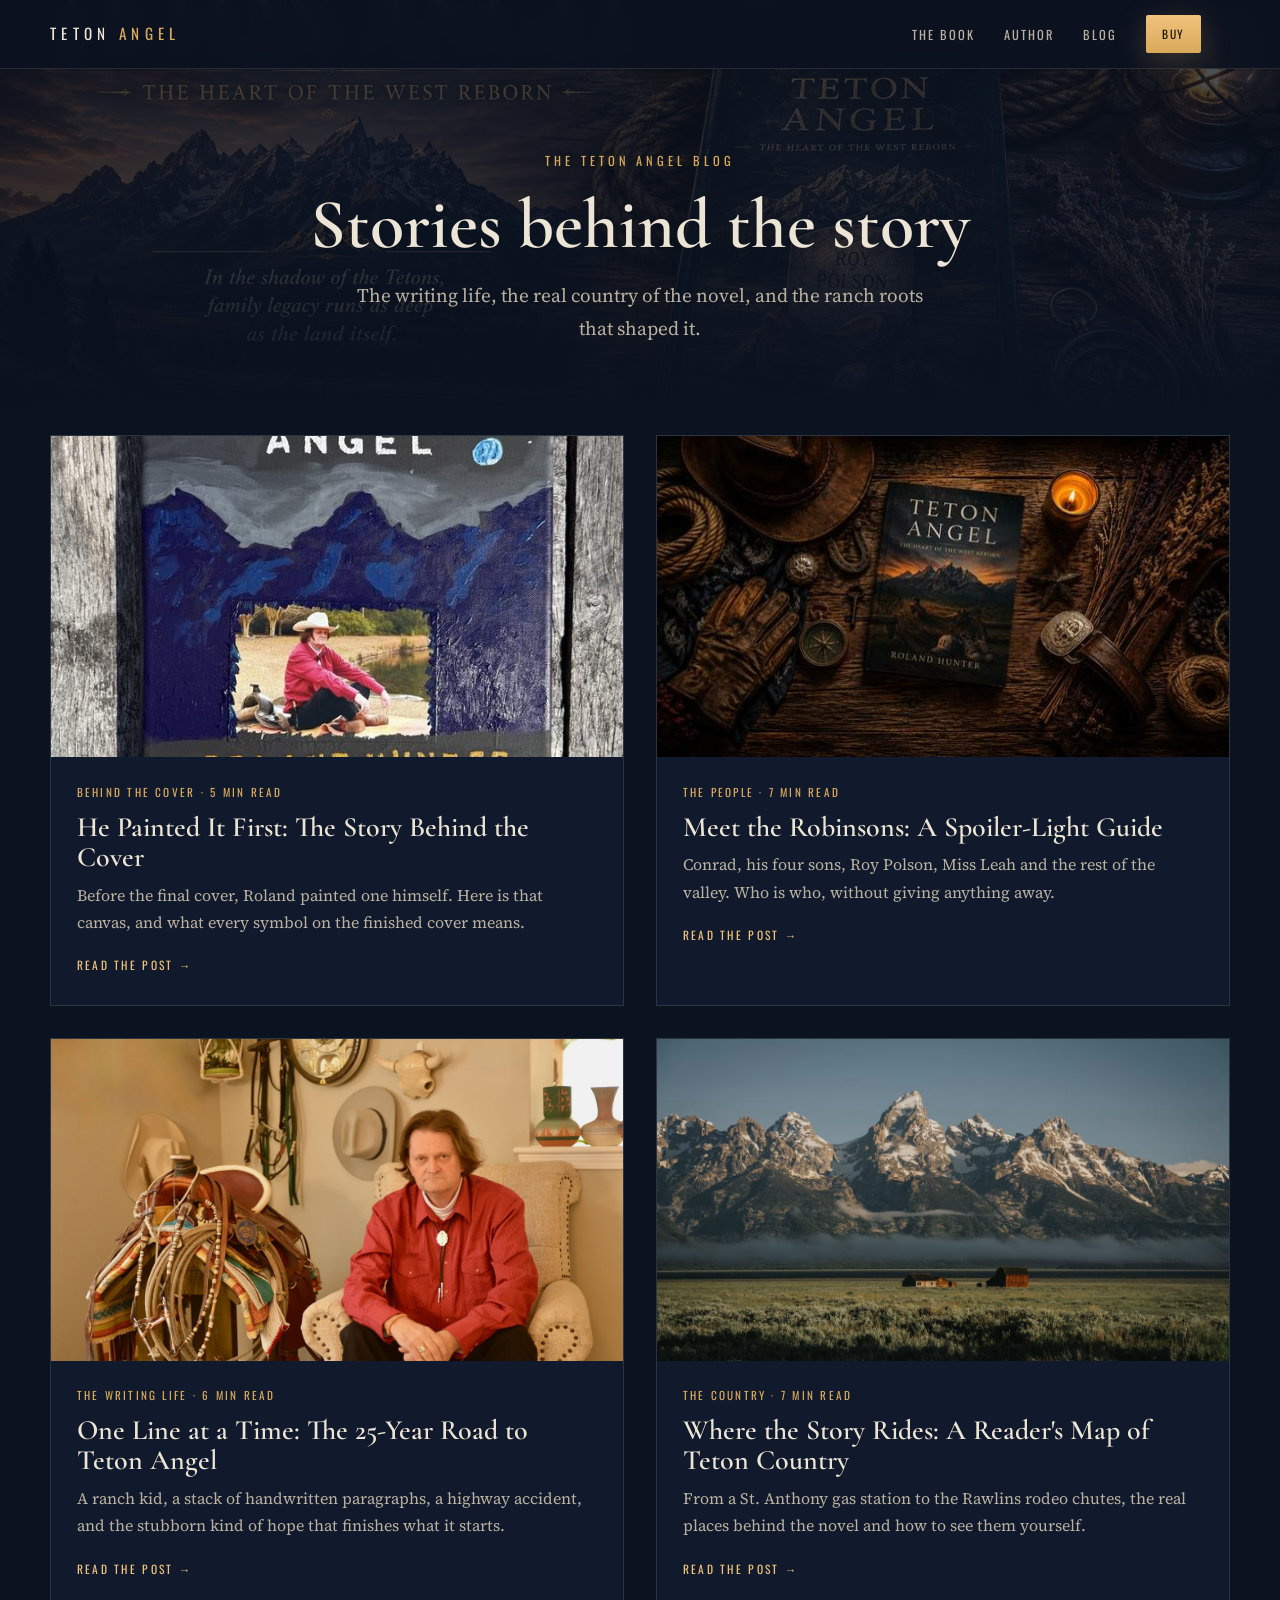
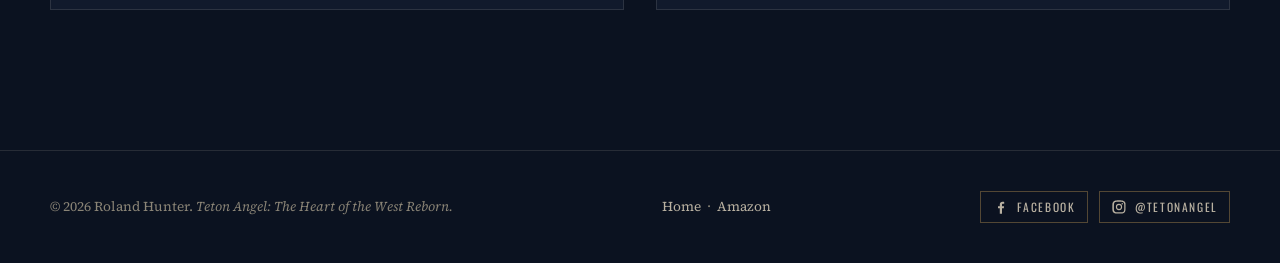
==== commit 340a156e: "Add two blog posts, reader reviews and all three formats - New posts: 'He Painted It First' (Roland'" ====
--- a/blog/index.html
+++ b/blog/index.html
@@ -80,6 +80,12 @@
    },
    "blogPost": [
     {
+     "@id": "https://tetonangel.com/blog/he-painted-it-first.html#post"
+    },
+    {
+     "@id": "https://tetonangel.com/blog/meet-the-robinsons.html#post"
+    },
+    {
      "@id": "https://tetonangel.com/blog/one-line-at-a-time.html#post"
     },
     {
@@ -137,6 +143,24 @@
 <section style="padding-top:20px">
   <div class="wrap">
     <div class="cards" style="margin-top:0">
+      <a class="card reveal" href="he-painted-it-first.html">
+        <div class="thumb"><img src="../assets/img/thumbs/handmade-cover.jpg" alt="Roland Hunter's hand-painted early cover for Teton Angel" loading="lazy"></div>
+        <div class="body">
+          <div class="meta">Behind the Cover &middot; 5 min read</div>
+          <h3>He Painted It First: The Story Behind the Cover</h3>
+          <p>Before the final cover, Roland painted one himself. Here is that canvas, and what every symbol on the finished cover means.</p>
+          <div class="read">Read the post &rarr;</div>
+        </div>
+      </a>
+      <a class="card reveal" href="meet-the-robinsons.html">
+        <div class="thumb"><img src="../assets/img/thumbs/flatlay-wide.jpg" alt="Teton Angel hardcover on a rustic table with a cowboy hat, rope and lantern" loading="lazy"></div>
+        <div class="body">
+          <div class="meta">The People &middot; 7 min read</div>
+          <h3>Meet the Robinsons: A Spoiler-Light Guide</h3>
+          <p>Conrad, his four sons, Roy Polson, Miss Leah and the rest of the valley. Who is who, without giving anything away.</p>
+          <div class="read">Read the post &rarr;</div>
+        </div>
+      </a>
       <a class="card reveal" href="one-line-at-a-time.html">
         <div class="thumb"><img src="../assets/img/roland-hunter-seated.jpg" alt="Roland Hunter seated among his saddles and tack"></div>
         <div class="body">
--- a/assets/site.css
+++ b/assets/site.css
@@ -309,3 +309,17 @@
     font-family: var(--label); letter-spacing: .2em; text-transform: uppercase; font-size: .85rem; }
   .mobile-menu a:last-child { border-bottom: 0; }
 }
+
+/* reviews */
+.reviews-section { background: linear-gradient(180deg, var(--night-2), var(--night)); }
+.reviews { display: grid; grid-template-columns: repeat(3, 1fr); gap: 1.4rem; margin-top: 3rem; align-items: start; }
+.review { margin: 0; padding: 1.8rem 1.6rem; background: var(--night-2); border: 1px solid var(--line); border-top: 2px solid var(--gold); }
+.review .stars-5 { color: var(--gold-hot); letter-spacing: .2em; font-size: 1.05rem; }
+.review blockquote { margin: .9rem 0 1.2rem; font-family: var(--display); font-style: italic; font-size: 1.3rem; line-height: 1.45; color: var(--ink); }
+.review figcaption { font-family: var(--label); letter-spacing: .18em; text-transform: uppercase; font-size: .78rem; color: var(--gold); }
+.review figcaption span { display: block; margin-top: .35rem; color: var(--ink-faint); letter-spacing: .12em; font-size: .68rem; }
+@media (max-width: 860px) { .reviews { grid-template-columns: 1fr; } }
+
+/* format buttons */
+.formats { display: flex; flex-wrap: wrap; gap: .8rem; justify-content: center; }
+.formats-note { margin: 1.2rem auto 0 !important; font-family: var(--label); letter-spacing: .2em; text-transform: uppercase; font-size: .72rem; color: var(--ink-soft) !important; }
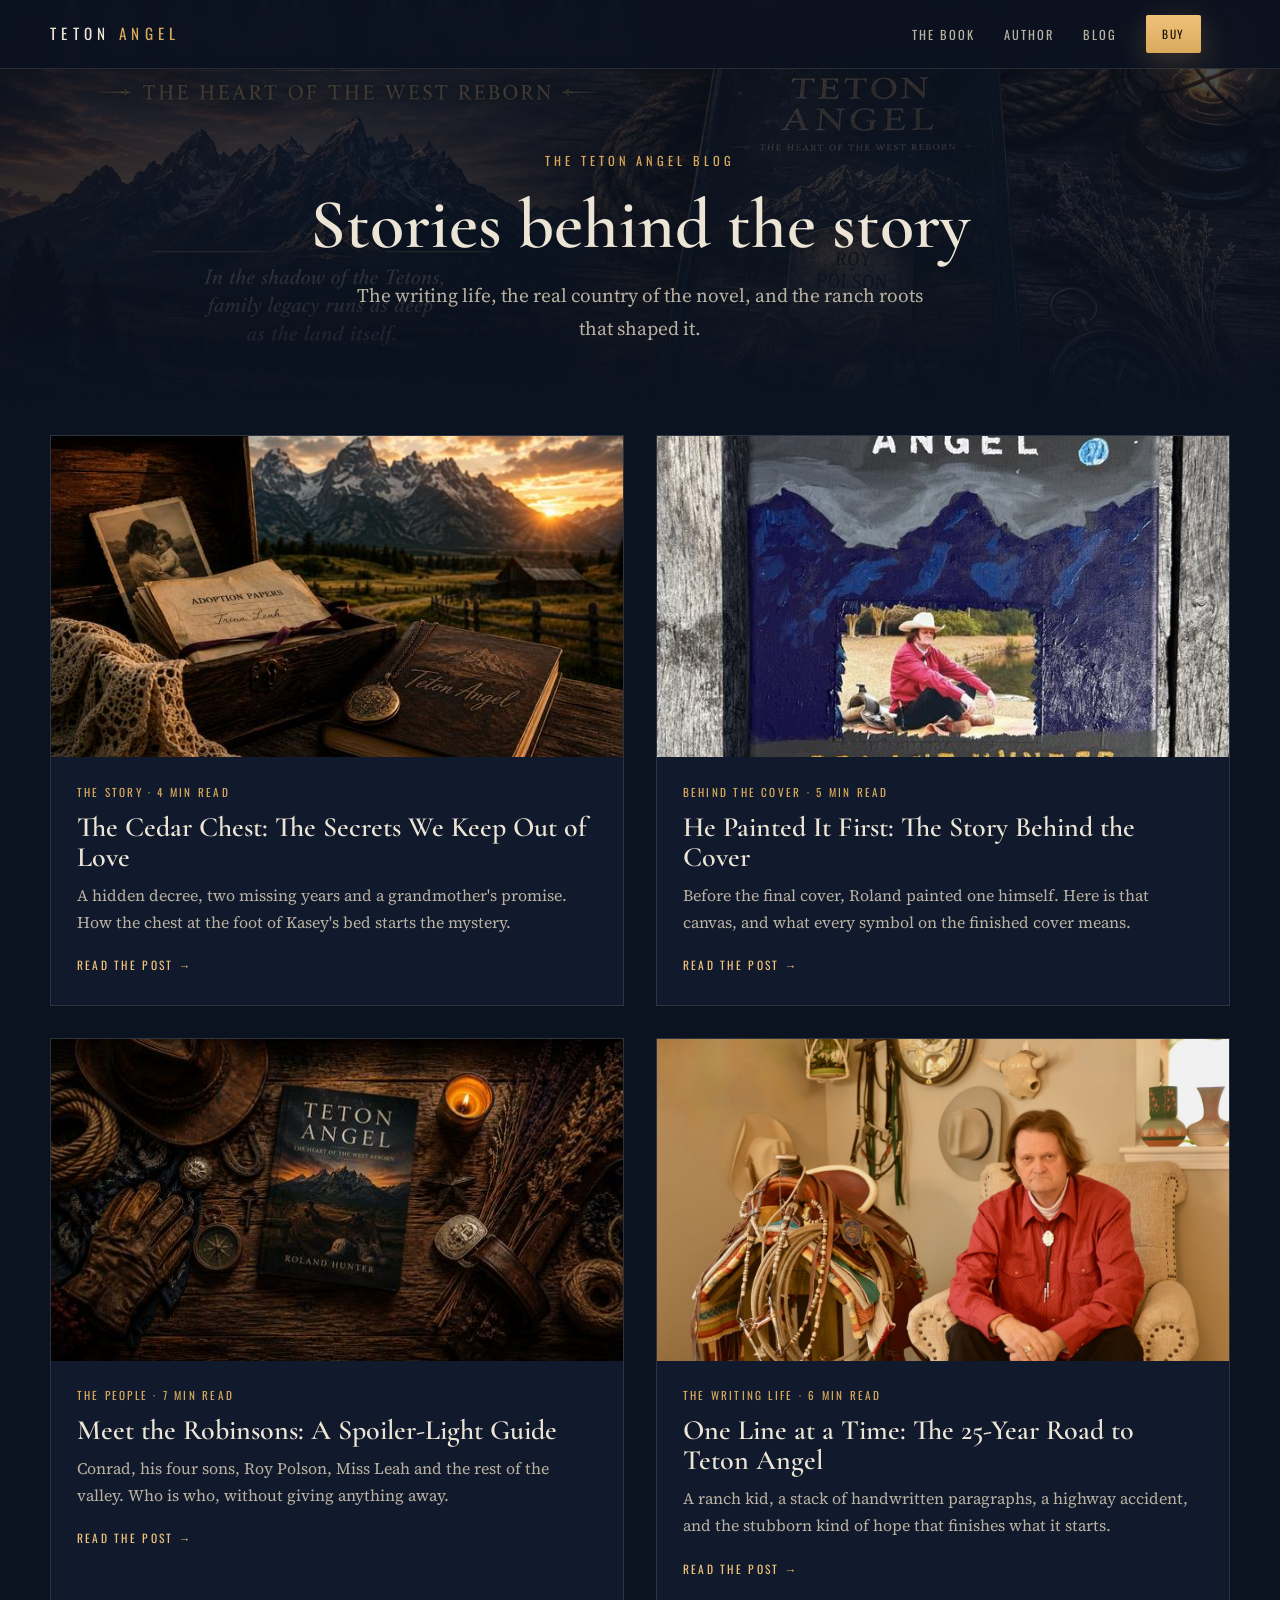
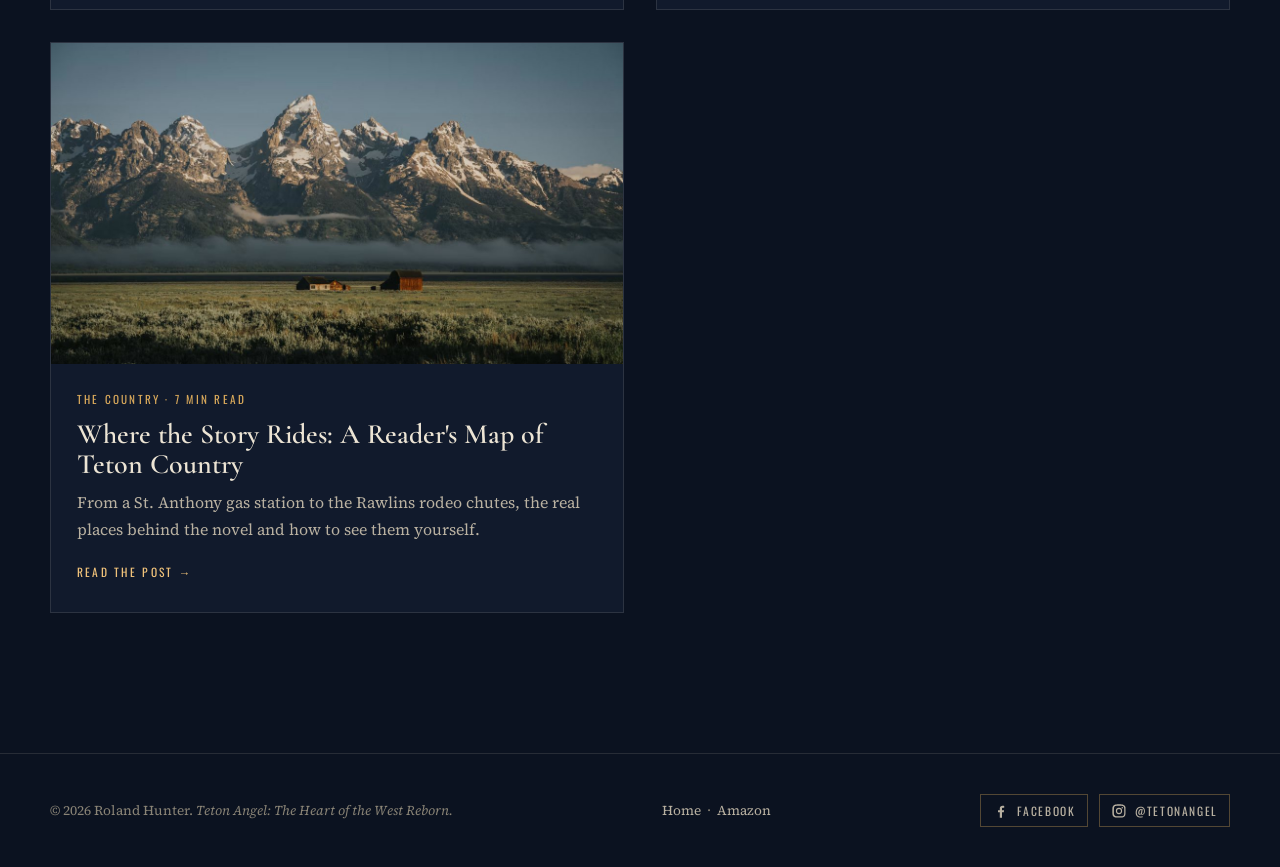
==== commit 3888041a: "Add blog post: The Cedar Chest A spoiler-light post on the chest, the decree and the secrets the fam" ====
--- a/blog/index.html
+++ b/blog/index.html
@@ -17,49 +17,49 @@
 <meta name="author" content="Roland Hunter">
 <meta name="robots" content="index, follow, max-image-preview:large">
 <meta name="theme-color" content="#0b1220">
-<link rel="canonical" href="https://tetonangel.com/blog/">
+<link rel="canonical" href="https://www.tetonangel.com/blog/">
 <meta property="og:site_name" content="Teton Angel">
 <meta property="og:locale" content="en_US">
 <meta property="og:type" content="website">
 <meta property="og:title" content="Teton Angel Blog | Stories Behind the Novel by Roland Hunter">
 <meta property="og:description" content="The Teton Angel blog: the writing life of author Roland Hunter, the real Teton country of the novel, and the ranch roots behind this Christian family mystery.">
-<meta property="og:url" content="https://tetonangel.com/blog/">
-<meta property="og:image" content="https://tetonangel.com/assets/img/og-blog.jpg">
+<meta property="og:url" content="https://www.tetonangel.com/blog/">
+<meta property="og:image" content="https://www.tetonangel.com/assets/img/og-blog.jpg">
 <meta property="og:image:width" content="1200">
 <meta property="og:image:height" content="630">
 <meta property="og:image:alt" content="Teton Angel hardcover with a cowboy hat, rope, lantern and compass">
 <meta name="twitter:card" content="summary_large_image">
 <meta name="twitter:title" content="Teton Angel Blog | Stories Behind the Novel by Roland Hunter">
 <meta name="twitter:description" content="The Teton Angel blog: the writing life of author Roland Hunter, the real Teton country of the novel, and the ranch roots behind this Christian family mystery.">
-<meta name="twitter:image" content="https://tetonangel.com/assets/img/og-blog.jpg">
+<meta name="twitter:image" content="https://www.tetonangel.com/assets/img/og-blog.jpg">
 <meta name="twitter:image:alt" content="Teton Angel hardcover with a cowboy hat, rope, lantern and compass">
 <link rel="icon" type="image/png" href="../assets/img/icon.png">
 <link rel="apple-touch-icon" href="../assets/img/icon.png">
 <link rel="manifest" href="../site.webmanifest">
-<link rel="sitemap" type="application/xml" href="https://tetonangel.com/sitemap.xml">
+<link rel="sitemap" type="application/xml" href="https://www.tetonangel.com/sitemap.xml">
 <script type="application/ld+json">
 {
  "@context": "https://schema.org",
  "@graph": [
   {
    "@type": "WebSite",
-   "@id": "https://tetonangel.com/#website",
-   "url": "https://tetonangel.com/",
+   "@id": "https://www.tetonangel.com/#website",
+   "url": "https://www.tetonangel.com/",
    "name": "Teton Angel",
    "inLanguage": "en",
    "about": {
-    "@id": "https://tetonangel.com/#book"
+    "@id": "https://www.tetonangel.com/#book"
    },
    "publisher": {
-    "@id": "https://tetonangel.com/#roland-hunter"
+    "@id": "https://www.tetonangel.com/#roland-hunter"
    }
   },
   {
    "@type": "Person",
-   "@id": "https://tetonangel.com/#roland-hunter",
+   "@id": "https://www.tetonangel.com/#roland-hunter",
    "name": "Roland Hunter",
-   "url": "https://tetonangel.com/#author",
-   "image": "https://tetonangel.com/assets/img/roland-hunter.jpg",
+   "url": "https://www.tetonangel.com/#author",
+   "image": "https://www.tetonangel.com/assets/img/roland-hunter.jpg",
    "sameAs": [
     "https://www.facebook.com/profile.php?id=61595544849953",
     "https://www.instagram.com/tetonangel/"
@@ -68,28 +68,31 @@
   },
   {
    "@type": "Blog",
-   "@id": "https://tetonangel.com/blog/#blog",
-   "url": "https://tetonangel.com/blog/",
+   "@id": "https://www.tetonangel.com/blog/#blog",
+   "url": "https://www.tetonangel.com/blog/",
    "name": "The Teton Angel Blog",
    "inLanguage": "en",
    "author": {
-    "@id": "https://tetonangel.com/#roland-hunter"
+    "@id": "https://www.tetonangel.com/#roland-hunter"
    },
    "about": {
-    "@id": "https://tetonangel.com/#book"
+    "@id": "https://www.tetonangel.com/#book"
    },
    "blogPost": [
     {
-     "@id": "https://tetonangel.com/blog/he-painted-it-first.html#post"
-    },
-    {
-     "@id": "https://tetonangel.com/blog/meet-the-robinsons.html#post"
-    },
-    {
-     "@id": "https://tetonangel.com/blog/one-line-at-a-time.html#post"
-    },
-    {
-     "@id": "https://tetonangel.com/blog/where-the-story-rides.html#post"
+     "@id": "https://www.tetonangel.com/blog/the-cedar-chest.html#post"
+    },
+    {
+     "@id": "https://www.tetonangel.com/blog/he-painted-it-first.html#post"
+    },
+    {
+     "@id": "https://www.tetonangel.com/blog/meet-the-robinsons.html#post"
+    },
+    {
+     "@id": "https://www.tetonangel.com/blog/one-line-at-a-time.html#post"
+    },
+    {
+     "@id": "https://www.tetonangel.com/blog/where-the-story-rides.html#post"
     }
    ]
   },
@@ -100,13 +103,13 @@
      "@type": "ListItem",
      "position": 1,
      "name": "Home",
-     "item": "https://tetonangel.com/"
+     "item": "https://www.tetonangel.com/"
     },
     {
      "@type": "ListItem",
      "position": 2,
      "name": "Blog",
-     "item": "https://tetonangel.com/blog/"
+     "item": "https://www.tetonangel.com/blog/"
     }
    ]
   }
@@ -143,6 +146,15 @@
 <section style="padding-top:20px">
   <div class="wrap">
     <div class="cards" style="margin-top:0">
+      <a class="card reveal" href="the-cedar-chest.html">
+        <div class="thumb"><img src="../assets/img/thumbs/cedar-chest.jpg" alt="An open wooden chest holding old papers and a photograph, with the Tetons at sunset behind" loading="lazy"></div>
+        <div class="body">
+          <div class="meta">The Story &middot; 4 min read</div>
+          <h3>The Cedar Chest: The Secrets We Keep Out of Love</h3>
+          <p>A hidden decree, two missing years and a grandmother's promise. How the chest at the foot of Kasey's bed starts the mystery.</p>
+          <div class="read">Read the post &rarr;</div>
+        </div>
+      </a>
       <a class="card reveal" href="he-painted-it-first.html">
         <div class="thumb"><img src="../assets/img/thumbs/handmade-cover.jpg" alt="Roland Hunter's hand-painted early cover for Teton Angel" loading="lazy"></div>
         <div class="body">
--- a/assets/site.css
+++ b/assets/site.css
@@ -323,3 +323,7 @@
 /* format buttons */
 .formats { display: flex; flex-wrap: wrap; gap: .8rem; justify-content: center; }
 .formats-note { margin: 1.2rem auto 0 !important; font-family: var(--label); letter-spacing: .2em; text-transform: uppercase; font-size: .72rem; color: var(--ink-soft) !important; }
+
+/* "He Painted It First" header: the painting sits behind the title, faded like the other post headers */
+.post-hero-painted { background-position: center 35%; }
+.post-hero-painted::before { background: linear-gradient(rgba(11,18,32,.55), rgba(11,18,32,.7) 45%, var(--night)); }
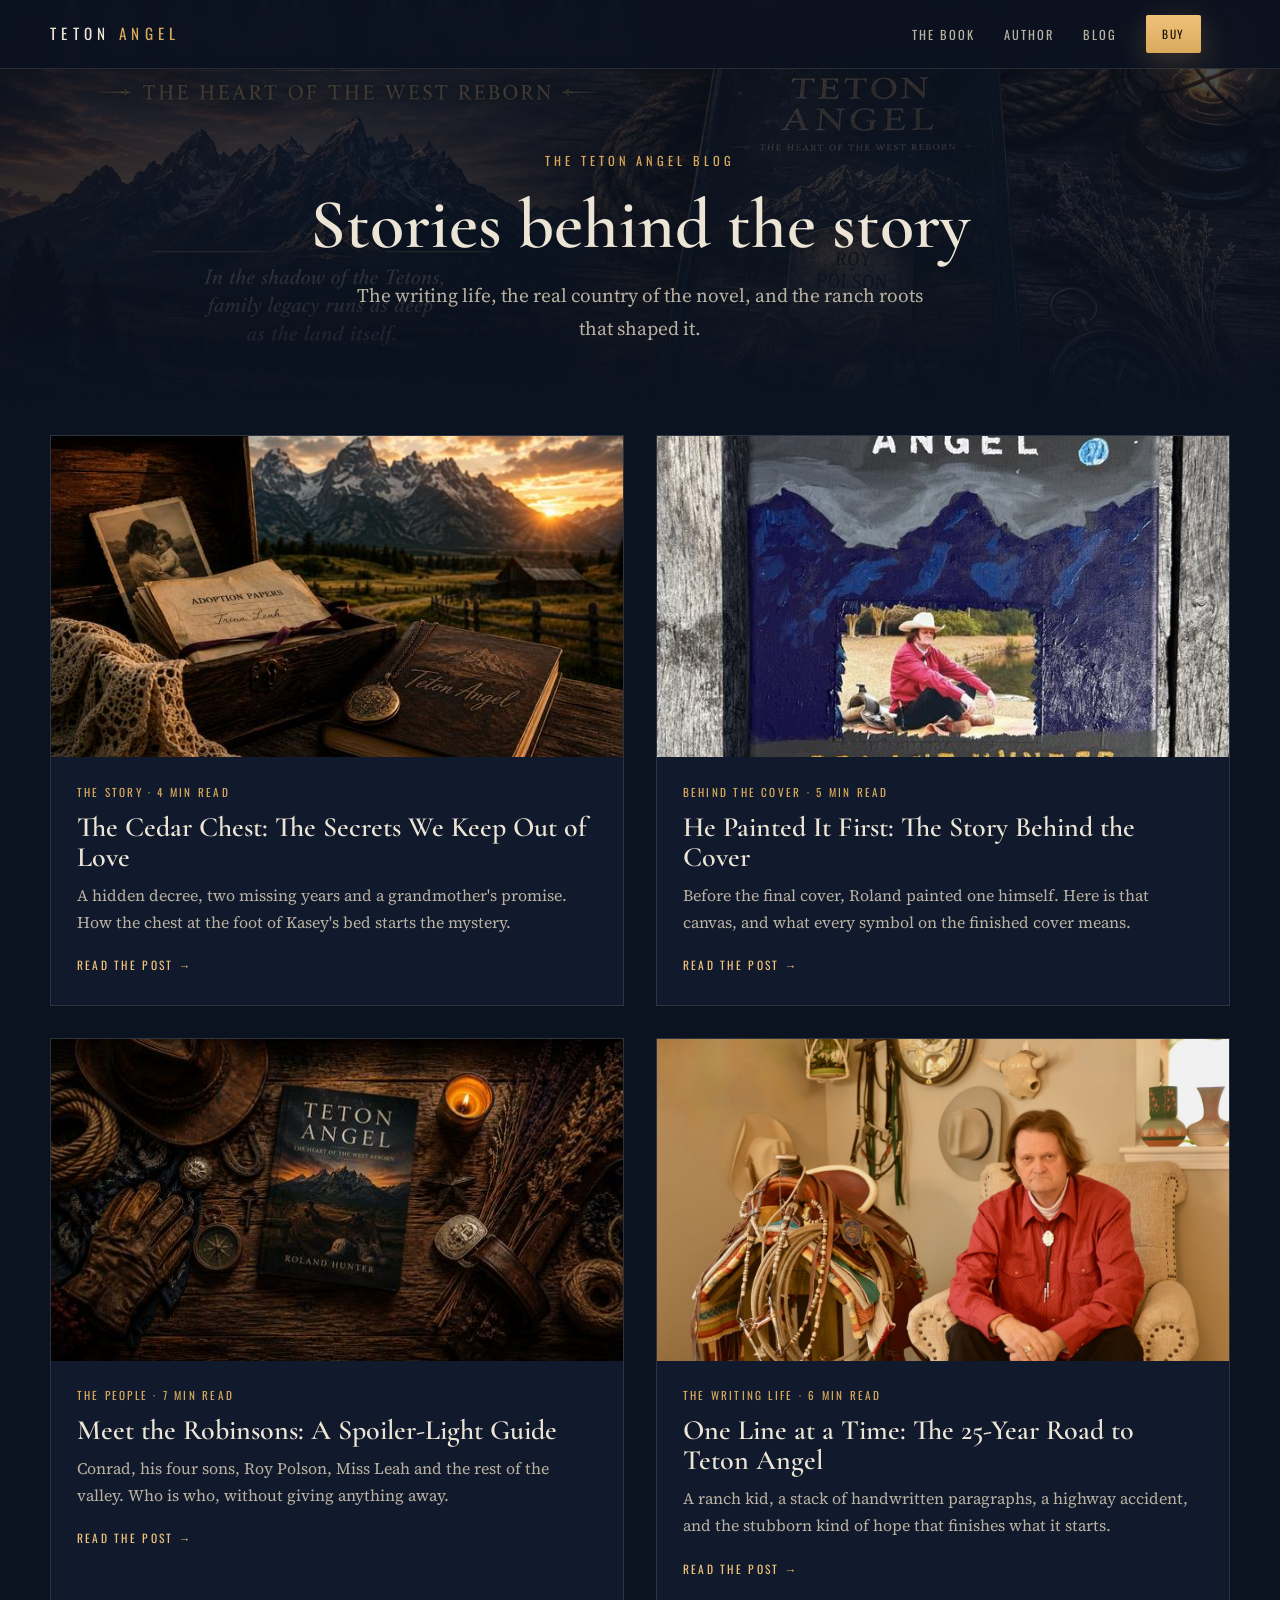
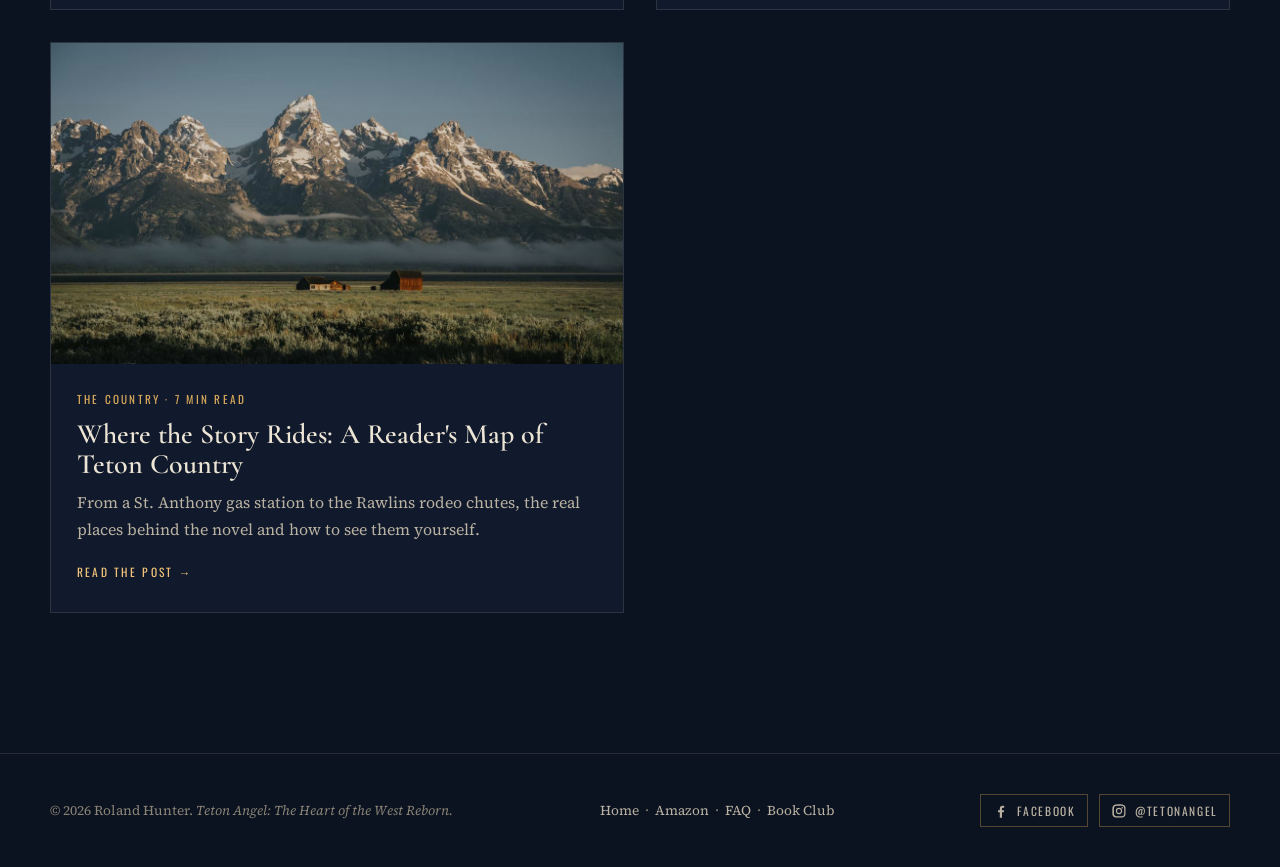
==== commit 769a1353: "Add FAQ and book club guide Answer the questions readers search for, and give reading groups spoiler" ====
--- a/blog/index.html
+++ b/blog/index.html
@@ -198,7 +198,7 @@
 <footer>
   <div class="wrap">
     <div>&copy; <span id="yr">2026</span> Roland Hunter. <em>Teton Angel: The Heart of the West Reborn.</em></div>
-    <div><a href="../">Home</a> &nbsp;&middot;&nbsp; <a href="https://www.amazon.com/dp/B0GWW3YM25" target="_blank" rel="noopener">Amazon</a></div>
+    <div><a href="../">Home</a> &nbsp;&middot;&nbsp; <a href="https://www.amazon.com/dp/B0GWW3YM25" target="_blank" rel="noopener">Amazon</a> &nbsp;&middot;&nbsp; <a href="../faq.html">FAQ</a> &nbsp;&middot;&nbsp; <a href="../book-club.html">Book Club</a></div>
     <div class="social"><a href="https://www.facebook.com/profile.php?id=61595544849953" target="_blank" rel="noopener me" aria-label="Teton Angel on Facebook"><svg viewBox="0 0 24 24" aria-hidden="true"><path fill="currentColor" d="M13.5 22v-8h2.7l.4-3.2h-3.1V8.8c0-.9.3-1.5 1.6-1.5h1.7V4.4c-.3 0-1.3-.1-2.5-.1-2.4 0-4.1 1.5-4.1 4.2v2.3H7.5V14h2.7v8h3.3z"/></svg><span>Facebook</span></a><a href="https://www.instagram.com/tetonangel/" target="_blank" rel="noopener me" aria-label="Teton Angel on Instagram (@tetonangel)"><svg viewBox="0 0 24 24" aria-hidden="true"><path fill="currentColor" d="M12 7.3A4.7 4.7 0 1 0 12 16.7 4.7 4.7 0 0 0 12 7.3zm0 7.7a3 3 0 1 1 0-6 3 3 0 0 1 0 6zm6-7.9a1.1 1.1 0 1 1-2.2 0 1.1 1.1 0 0 1 2.2 0zM21.9 8c-.1-1.6-.4-3-1.6-4.2S17.6 2.2 16 2.1C14.4 2 9.6 2 8 2.1 6.4 2.2 5 2.5 3.8 3.7S2.2 6.4 2.1 8C2 9.6 2 14.4 2.1 16c.1 1.6.4 3 1.6 4.2s2.6 1.5 4.2 1.6c1.6.1 6.4.1 8 0 1.6-.1 3-.4 4.2-1.6s1.5-2.6 1.6-4.2c.1-1.6.1-6.4 0-8zm-2.1 9.7a3.3 3.3 0 0 1-1.8 1.8c-1.3.5-4.3.4-5.7.4s-4.4.1-5.7-.4a3.3 3.3 0 0 1-1.8-1.8c-.5-1.3-.4-4.3-.4-5.7s-.1-4.4.4-5.7A3.3 3.3 0 0 1 6.3 4.5C7.6 4 10.6 4.1 12 4.1s4.4-.1 5.7.4a3.3 3.3 0 0 1 1.8 1.8c.5 1.3.4 4.3.4 5.7s.1 4.4-.4 5.7z"/></svg><span>@tetonangel</span></a></div>
   </div>
 </footer>
